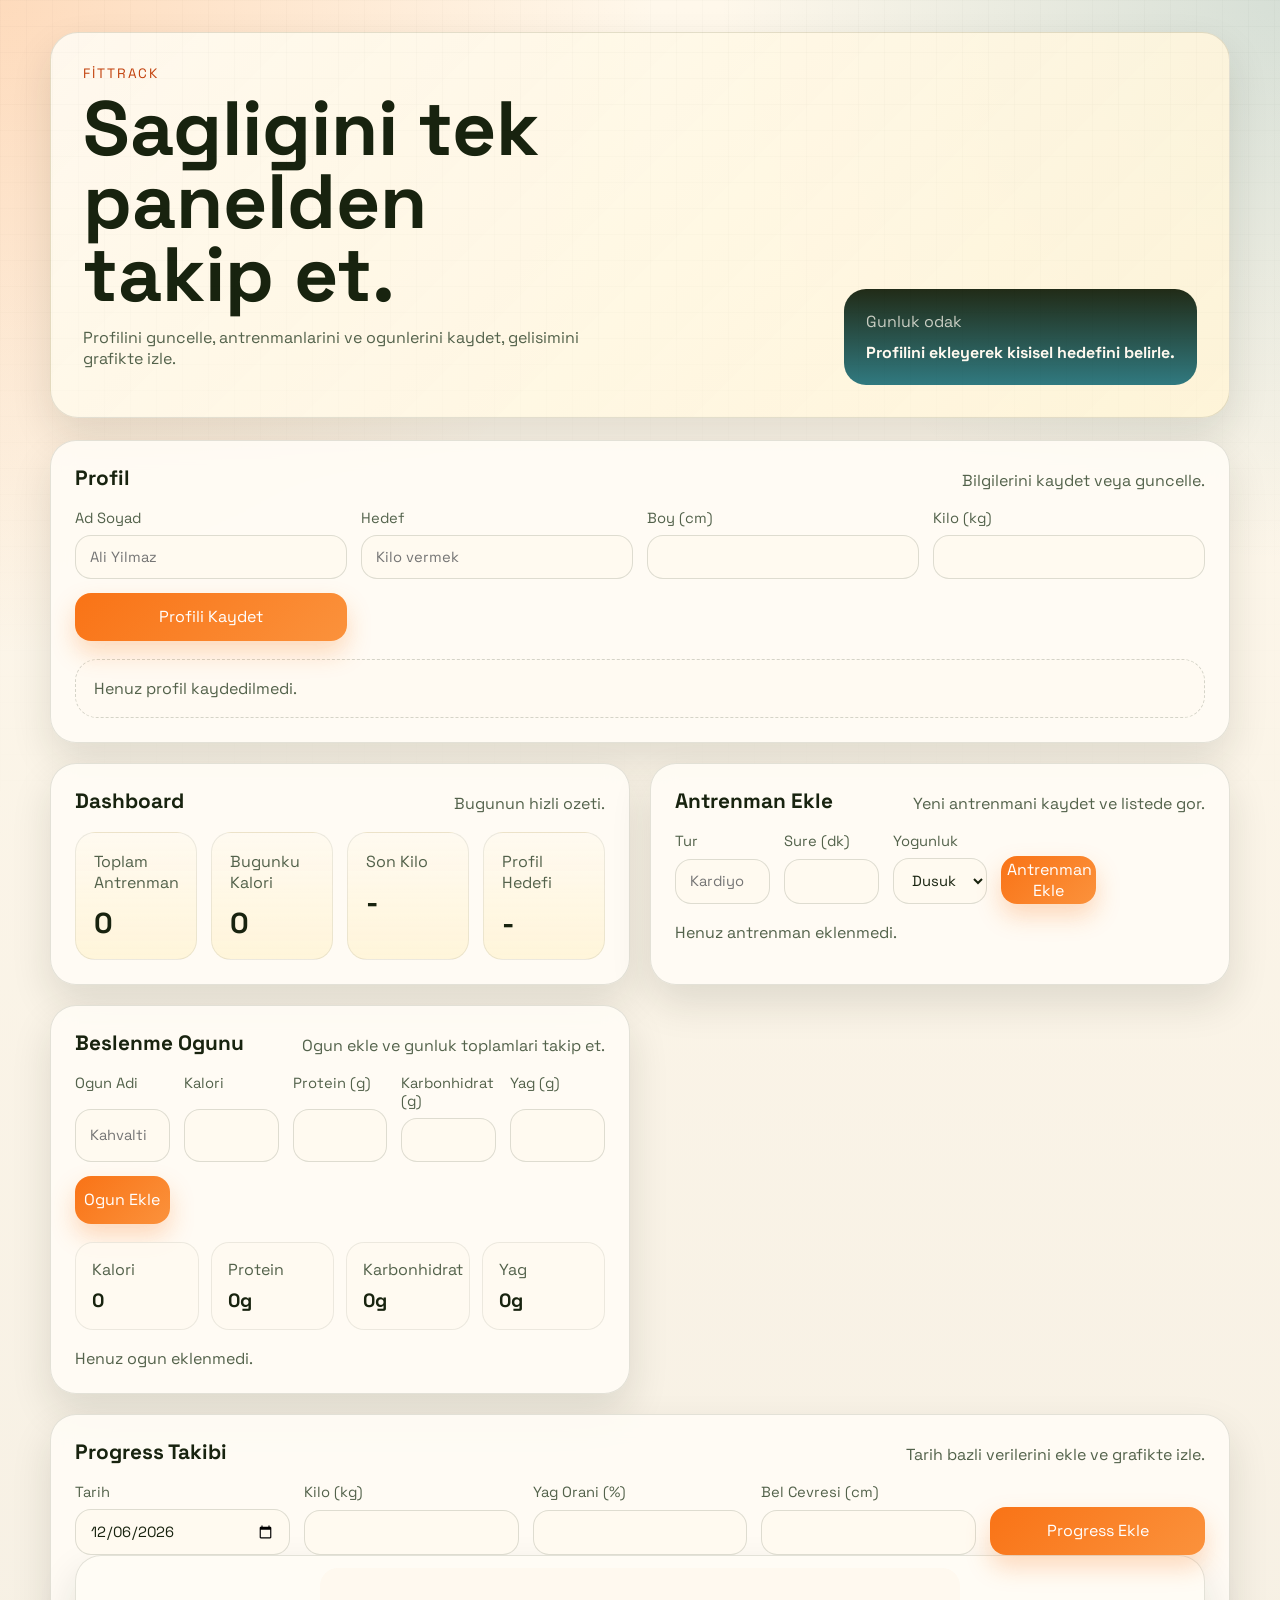
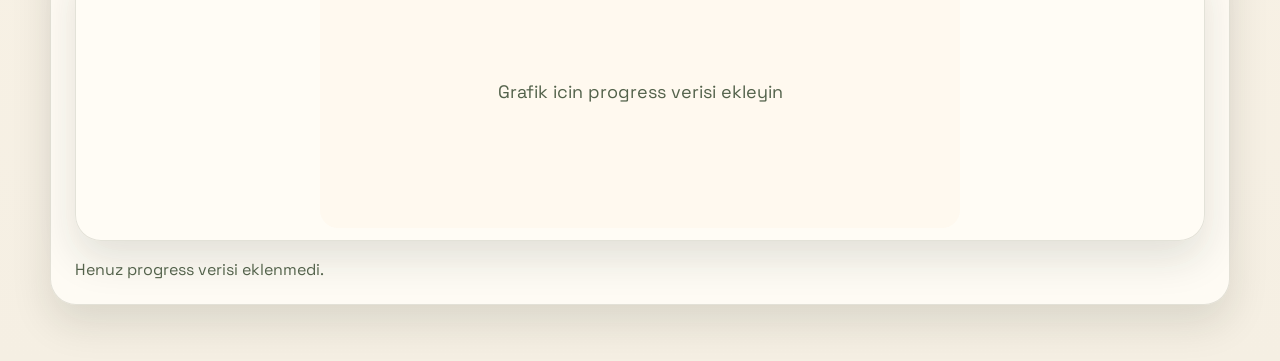
==== index.html @ c91c9cda "first commit" ====
<!DOCTYPE html>
<html lang="tr">
  <head>
    <meta charset="UTF-8" />
    <meta name="viewport" content="width=device-width, initial-scale=1.0" />
    <title>fitTrack</title>
    <link rel="preconnect" href="https://fonts.googleapis.com" />
    <link rel="preconnect" href="https://fonts.gstatic.com" crossorigin />
      <link
        href="https://fonts.googleapis.com/css2?family=Space+Grotesk:wght@400;500;700&display=swap"
        rel="stylesheet"
      />
    <link rel="stylesheet" href="./styles.css" />
  </head>
  <body>
    <div class="page-shell">
      <header class="hero">
        <div>
          <p class="eyebrow">fitTrack</p>
          <h1>Sagligini tek panelden takip et.</h1>
          <p class="hero-copy">
            Profilini guncelle, antrenmanlarini ve ogunlerini kaydet, gelisimini
            grafikte izle.
          </p>
        </div>
        <div class="hero-badge">
          <span>Gunluk odak</span>
          <strong id="focusMessage">Bugun verilerini ekleyerek basla.</strong>
        </div>
      </header>

      <main class="layout">
        <section class="panel panel-profile">
          <div class="section-heading">
            <h2>Profil</h2>
            <p>Bilgilerini kaydet veya guncelle.</p>
          </div>

          <form id="profileForm" class="form-grid">
            <label>
              Ad Soyad
              <input type="text" name="name" placeholder="Ali Yilmaz" required />
            </label>
            <label>
              Hedef
              <input type="text" name="goal" placeholder="Kilo vermek" required />
            </label>
            <label>
              Boy (cm)
              <input type="number" name="height" min="100" max="250" required />
            </label>
            <label>
              Kilo (kg)
              <input type="number" name="weight" min="30" max="300" step="0.1" required />
            </label>
            <button type="submit" class="primary-button">Profili Kaydet</button>
          </form>

          <div id="profileCard" class="profile-card empty-state">
            Henuz profil kaydedilmedi.
          </div>
        </section>

        <section class="panel">
          <div class="section-heading">
            <h2>Dashboard</h2>
            <p>Bugunun hizli ozeti.</p>
          </div>

          <div class="stats-grid">
            <article class="stat-card">
              <span>Toplam Antrenman</span>
              <strong id="workoutCount">0</strong>
            </article>
            <article class="stat-card">
              <span>Bugunku Kalori</span>
              <strong id="todayCalories">0</strong>
            </article>
            <article class="stat-card">
              <span>Son Kilo</span>
              <strong id="latestWeight">-</strong>
            </article>
            <article class="stat-card">
              <span>Profil Hedefi</span>
              <strong id="goalSummary">-</strong>
            </article>
          </div>
        </section>

        <section class="panel">
          <div class="section-heading">
            <h2>Antrenman Ekle</h2>
            <p>Yeni antrenmani kaydet ve listede gor.</p>
          </div>

          <form id="workoutForm" class="form-grid compact-grid">
            <label>
              Tur
              <input type="text" name="type" placeholder="Kardiyo" required />
            </label>
            <label>
              Sure (dk)
              <input type="number" name="duration" min="1" required />
            </label>
            <label>
              Yogunluk
              <select name="intensity" required>
                <option value="Dusuk">Dusuk</option>
                <option value="Orta">Orta</option>
                <option value="Yuksek">Yuksek</option>
              </select>
            </label>
            <button type="submit" class="primary-button">Antrenman Ekle</button>
          </form>

          <div id="workoutList" class="stack-list empty-state">
            Henuz antrenman eklenmedi.
          </div>
        </section>

        <section class="panel">
          <div class="section-heading">
            <h2>Beslenme Ogunu</h2>
            <p>Ogun ekle ve gunluk toplamlari takip et.</p>
          </div>

          <form id="mealForm" class="form-grid compact-grid">
            <label>
              Ogun Adi
              <input type="text" name="name" placeholder="Kahvalti" required />
            </label>
            <label>
              Kalori
              <input type="number" name="calories" min="0" required />
            </label>
            <label>
              Protein (g)
              <input type="number" name="protein" min="0" required />
            </label>
            <label>
              Karbonhidrat (g)
              <input type="number" name="carbs" min="0" required />
            </label>
            <label>
              Yag (g)
              <input type="number" name="fat" min="0" required />
            </label>
            <button type="submit" class="primary-button">Ogun Ekle</button>
          </form>

          <div class="summary-strip">
            <div><span>Kalori</span><strong id="summaryCalories">0</strong></div>
            <div><span>Protein</span><strong id="summaryProtein">0g</strong></div>
            <div><span>Karbonhidrat</span><strong id="summaryCarbs">0g</strong></div>
            <div><span>Yag</span><strong id="summaryFat">0g</strong></div>
          </div>

          <div id="mealList" class="stack-list empty-state">
            Henuz ogun eklenmedi.
          </div>
        </section>

        <section class="panel panel-wide">
          <div class="section-heading">
            <h2>Progress Takibi</h2>
            <p>Tarih bazli verilerini ekle ve grafikte izle.</p>
          </div>

          <form id="progressForm" class="form-grid compact-grid">
            <label>
              Tarih
              <input type="date" name="date" required />
            </label>
            <label>
              Kilo (kg)
              <input type="number" name="weight" min="30" max="300" step="0.1" required />
            </label>
            <label>
              Yag Orani (%)
              <input type="number" name="bodyFat" min="1" max="70" step="0.1" required />
            </label>
            <label>
              Bel Cevresi (cm)
              <input type="number" name="waist" min="30" max="200" step="0.1" required />
            </label>
            <button type="submit" class="primary-button">Progress Ekle</button>
          </form>

          <div class="chart-card">
            <svg id="progressChart" viewBox="0 0 640 260" role="img" aria-label="Kilo progress grafigi"></svg>
          </div>

          <div id="progressList" class="stack-list empty-state">
            Henuz progress verisi eklenmedi.
          </div>
        </section>
      </main>
    </div>

    <script src="./script.js"></script>
  </body>
</html>
---- styles.css ----
:root {
  --bg: #f5efe3;
  --panel: rgba(255, 252, 245, 0.9);
  --panel-strong: #fffaf0;
  --text: #18230f;
  --muted: #53624b;
  --accent: #f97316;
  --accent-deep: #c2410c;
  --secondary: #1f6f78;
  --line: rgba(24, 35, 15, 0.12);
  --shadow: 0 18px 40px rgba(24, 35, 15, 0.12);
}

* {
  box-sizing: border-box;
}

body {
  margin: 0;
  min-height: 100vh;
  font-family: "Space Grotesk", sans-serif;
  color: var(--text);
  background:
    radial-gradient(circle at top left, rgba(249, 115, 22, 0.22), transparent 28%),
    radial-gradient(circle at top right, rgba(31, 111, 120, 0.18), transparent 24%),
    linear-gradient(180deg, #fff8eb 0%, var(--bg) 100%);
}

body::before {
  content: "";
  position: fixed;
  inset: 0;
  pointer-events: none;
  background-image: linear-gradient(rgba(24, 35, 15, 0.03) 1px, transparent 1px),
    linear-gradient(90deg, rgba(24, 35, 15, 0.03) 1px, transparent 1px);
  background-size: 26px 26px;
  mask-image: linear-gradient(180deg, rgba(0, 0, 0, 0.5), transparent);
}

.page-shell {
  width: min(1180px, calc(100% - 32px));
  margin: 0 auto;
  padding: 32px 0 56px;
}

.hero {
  display: flex;
  justify-content: space-between;
  gap: 24px;
  padding: 32px;
  border: 1px solid var(--line);
  border-radius: 28px;
  background: linear-gradient(135deg, rgba(255, 250, 240, 0.94), rgba(255, 244, 214, 0.88));
  box-shadow: var(--shadow);
}

.eyebrow {
  margin: 0 0 10px;
  font-size: 0.85rem;
  letter-spacing: 0.14em;
  text-transform: uppercase;
  color: var(--accent-deep);
}

.hero h1 {
  margin: 0;
  max-width: 10ch;
  font-size: clamp(2.4rem, 6vw, 4.8rem);
  line-height: 0.95;
}

.hero-copy {
  max-width: 54ch;
  color: var(--muted);
  font-size: 1rem;
}

.hero-badge {
  min-width: 260px;
  align-self: flex-end;
  display: grid;
  gap: 10px;
  padding: 22px;
  border-radius: 22px;
  background: linear-gradient(180deg, rgba(24, 35, 15, 0.96), rgba(31, 111, 120, 0.92));
  color: #fff9ef;
}

.hero-badge span,
.section-heading p,
label,
.stat-card span,
.summary-strip span,
.progress-meta,
.item-meta {
  color: var(--muted);
}

.hero-badge span {
  color: rgba(255, 249, 239, 0.75);
}

.layout {
  display: grid;
  grid-template-columns: repeat(2, minmax(0, 1fr));
  gap: 20px;
  margin-top: 22px;
}

.panel,
.chart-card {
  border: 1px solid var(--line);
  border-radius: 26px;
  background: var(--panel);
  box-shadow: var(--shadow);
}

.panel {
  padding: 24px;
  backdrop-filter: blur(12px);
}

.panel-wide,
.panel-profile {
  grid-column: span 2;
}

.section-heading {
  display: flex;
  justify-content: space-between;
  gap: 12px;
  align-items: end;
  margin-bottom: 18px;
}

.section-heading h2 {
  margin: 0;
  font-size: 1.3rem;
}

.section-heading p {
  margin: 0;
}

.form-grid {
  display: grid;
  grid-template-columns: repeat(4, minmax(0, 1fr));
  gap: 14px;
}

.compact-grid {
  grid-template-columns: repeat(5, minmax(0, 1fr));
}

label {
  display: grid;
  gap: 8px;
  font-size: 0.92rem;
}

input,
select,
button {
  font: inherit;
}

input,
select {
  width: 100%;
  padding: 12px 14px;
  border: 1px solid rgba(24, 35, 15, 0.14);
  border-radius: 16px;
  background: var(--panel-strong);
  color: var(--text);
}

input:focus,
select:focus {
  outline: 2px solid rgba(249, 115, 22, 0.3);
  border-color: var(--accent);
}

.primary-button {
  align-self: end;
  min-height: 48px;
  border: 0;
  border-radius: 16px;
  background: linear-gradient(135deg, var(--accent), #fb923c);
  color: white;
  cursor: pointer;
  transition: transform 160ms ease, box-shadow 160ms ease;
  box-shadow: 0 12px 24px rgba(249, 115, 22, 0.26);
}

.primary-button:hover {
  transform: translateY(-1px);
}

.profile-card,
.stack-list,
.summary-strip,
.stats-grid {
  margin-top: 18px;
}

.profile-card {
  padding: 18px;
  border: 1px dashed rgba(24, 35, 15, 0.18);
  border-radius: 22px;
  background: rgba(255, 250, 240, 0.72);
}

.profile-card strong {
  display: block;
  font-size: 1.4rem;
  margin-bottom: 10px;
}

.stats-grid {
  display: grid;
  grid-template-columns: repeat(4, minmax(0, 1fr));
  gap: 14px;
}

.stat-card {
  padding: 18px;
  border-radius: 20px;
  background: linear-gradient(180deg, rgba(255, 250, 240, 0.95), rgba(255, 244, 214, 0.88));
  border: 1px solid rgba(24, 35, 15, 0.08);
}

.stat-card strong {
  display: block;
  margin-top: 12px;
  font-size: 1.8rem;
}

.summary-strip {
  display: grid;
  grid-template-columns: repeat(4, minmax(0, 1fr));
  gap: 12px;
}

.summary-strip div,
.list-item {
  padding: 16px;
  border-radius: 18px;
  background: rgba(255, 250, 240, 0.84);
  border: 1px solid rgba(24, 35, 15, 0.08);
}

.summary-strip strong {
  display: block;
  margin-top: 8px;
  font-size: 1.2rem;
}

.stack-list {
  display: grid;
  gap: 12px;
}

.list-item {
  display: flex;
  justify-content: space-between;
  gap: 16px;
  align-items: center;
}

.list-item strong {
  display: block;
  font-size: 1.05rem;
}

.item-meta,
.progress-meta {
  font-size: 0.92rem;
}

.chart-card {
  padding: 12px;
  overflow: hidden;
}

#progressChart {
  width: 100%;
  height: 260px;
  display: block;
}

.empty-state {
  color: var(--muted);
}

@media (max-width: 980px) {
  .hero,
  .section-heading,
  .list-item {
    flex-direction: column;
    align-items: flex-start;
  }

  .layout,
  .panel-profile,
  .panel-wide {
    grid-column: auto;
  }

  .layout,
  .stats-grid,
  .summary-strip,
  .form-grid,
  .compact-grid {
    grid-template-columns: 1fr;
  }

  .hero h1 {
    max-width: none;
  }

  .hero-badge {
    width: 100%;
    min-width: 0;
  }
}
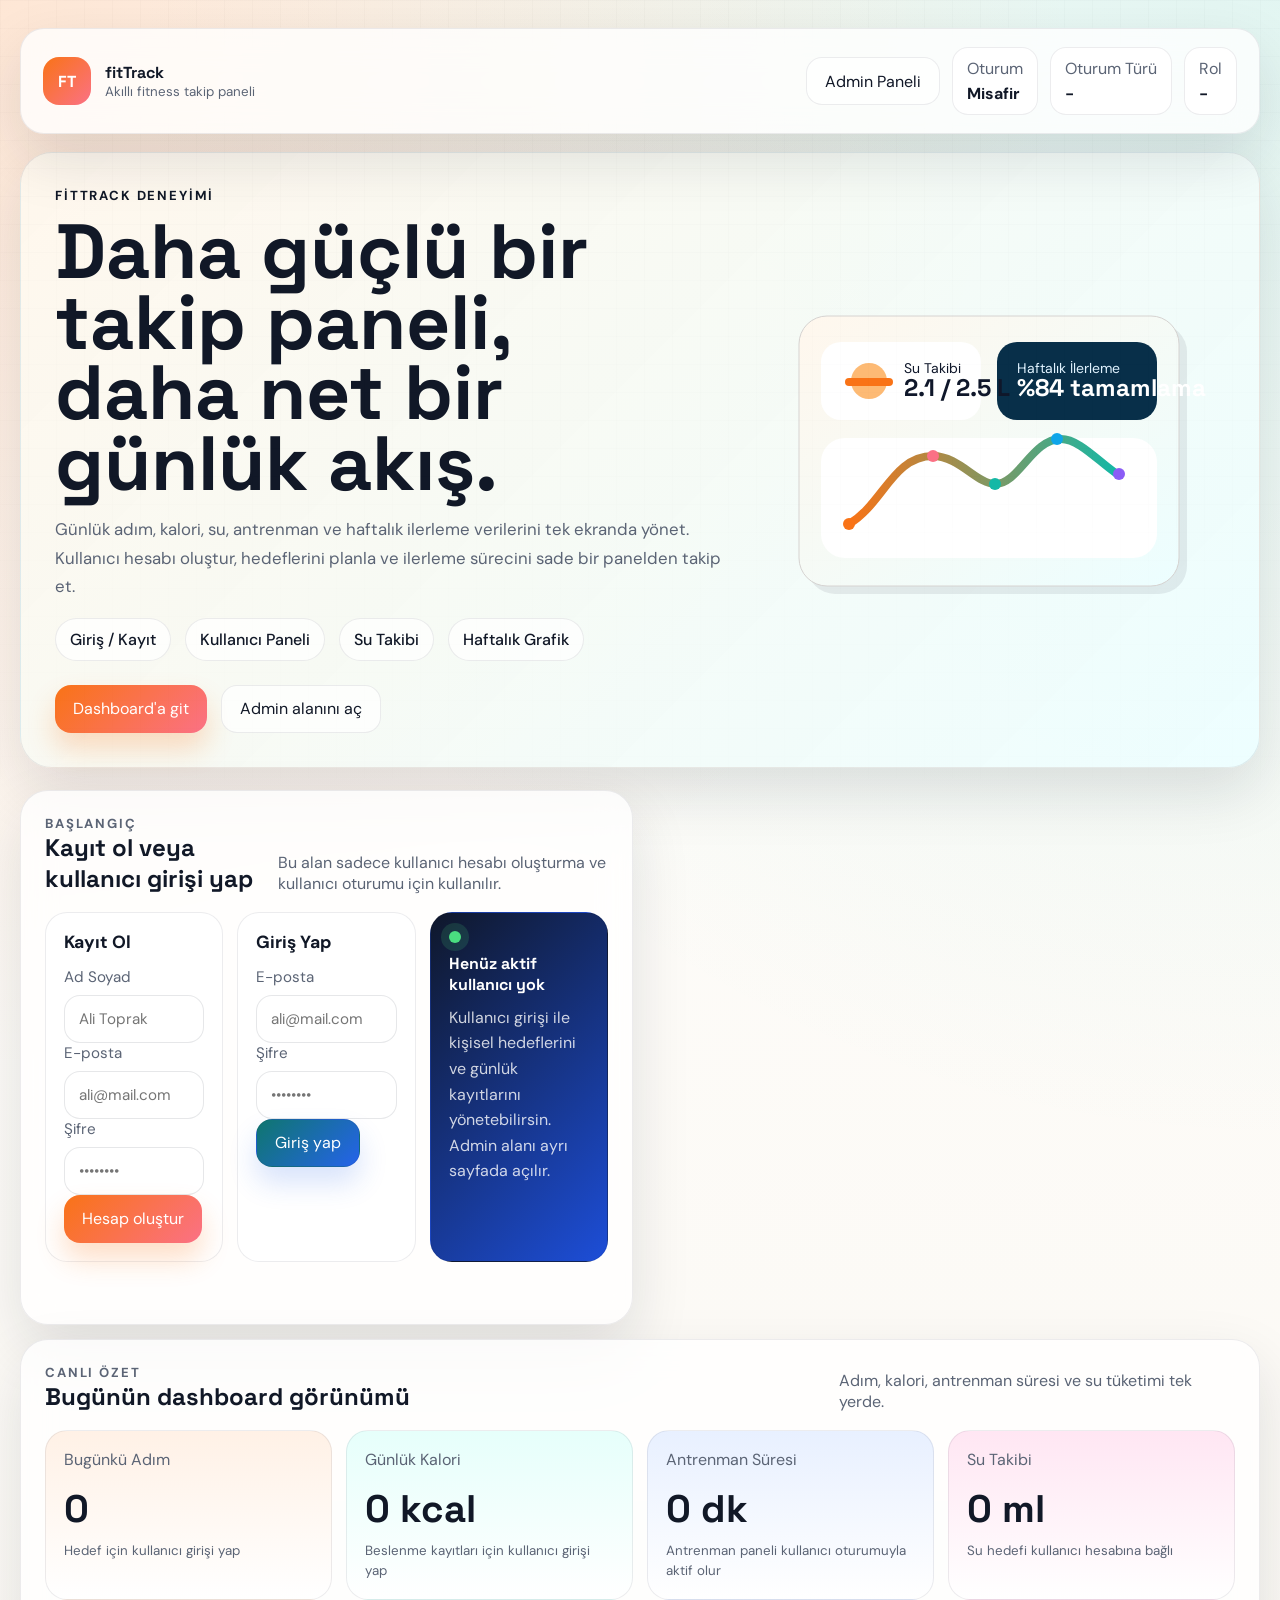
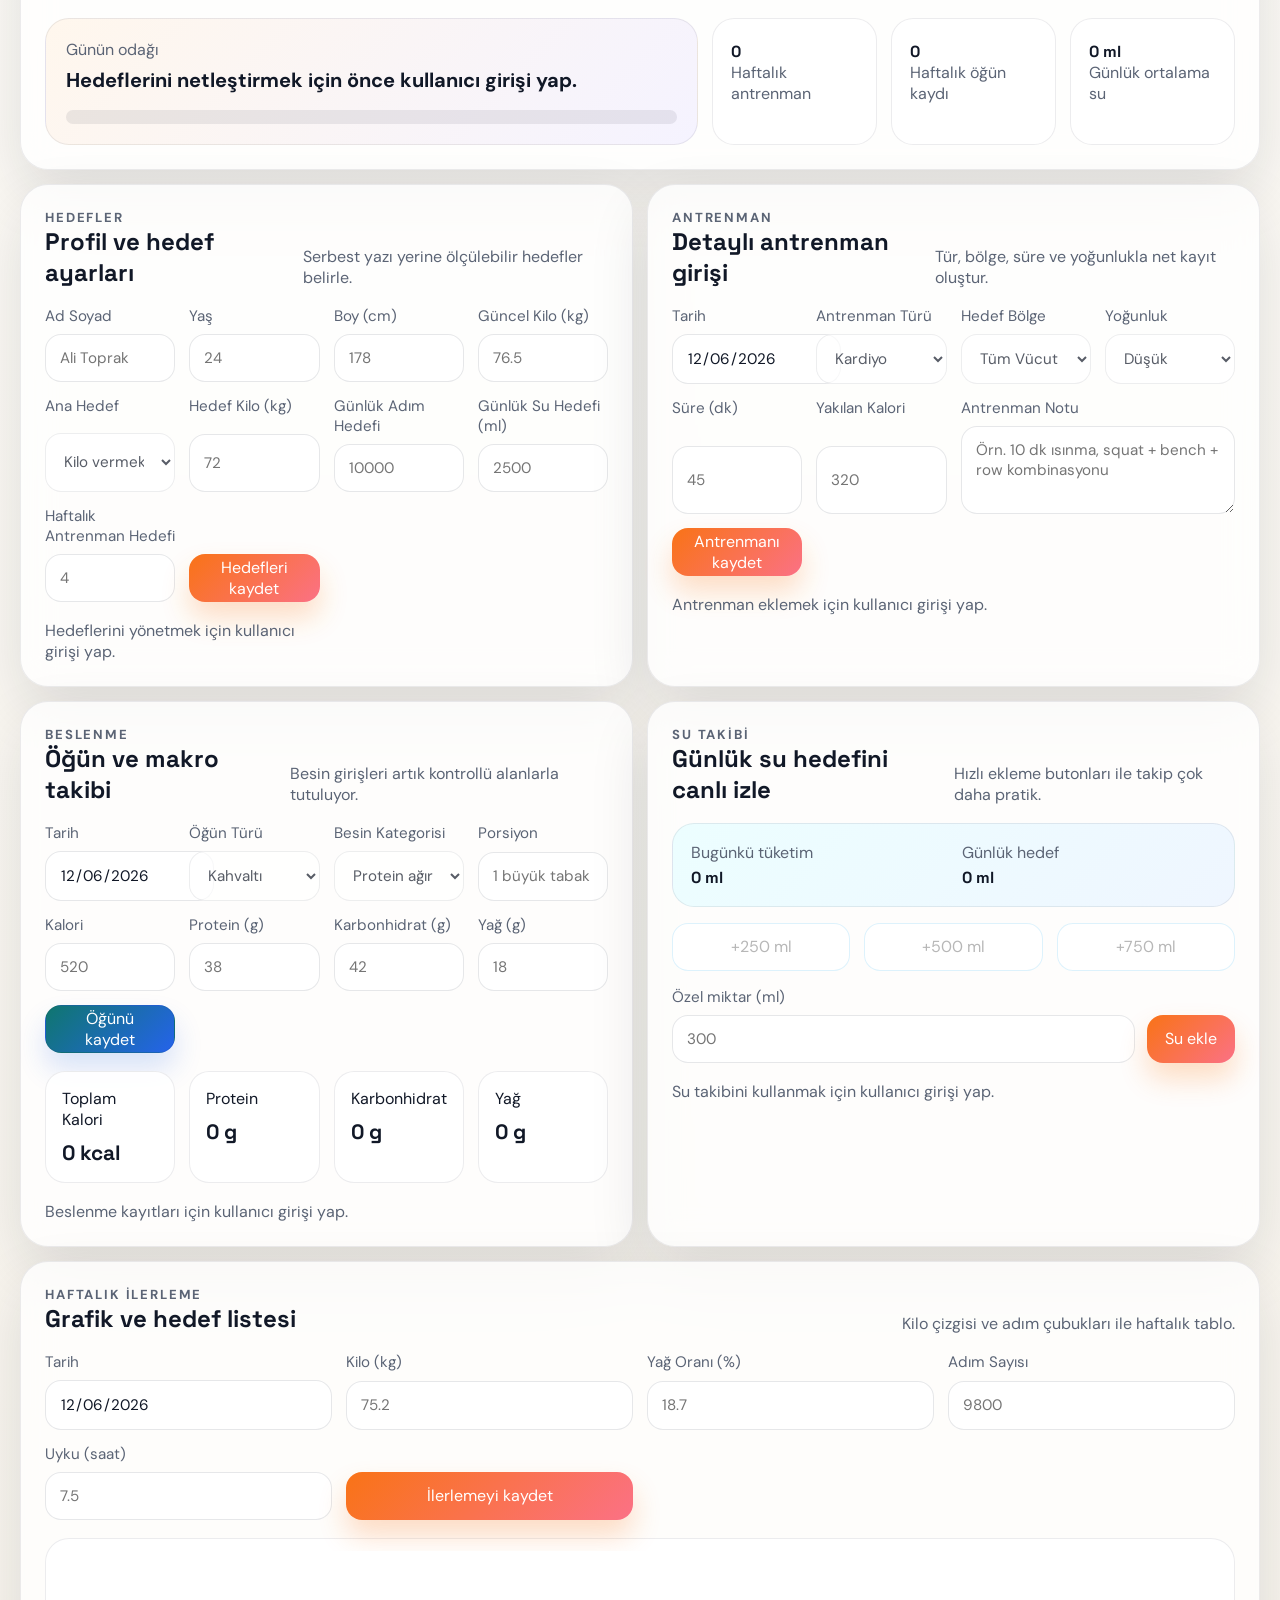
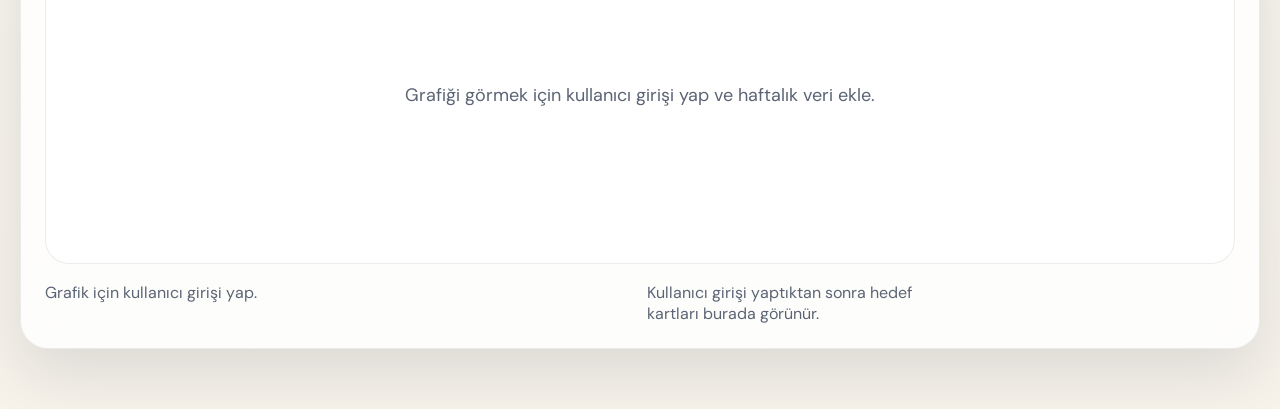
==== commit 34a4c18e: "Separate admin panel from user dashboard" ====
--- a/index.html
+++ b/index.html
@@ -3,197 +3,498 @@
   <head>
     <meta charset="UTF-8" />
     <meta name="viewport" content="width=device-width, initial-scale=1.0" />
-    <title>fitTrack</title>
+    <title>fitTrack | Akıllı Fitness Paneli</title>
     <link rel="preconnect" href="https://fonts.googleapis.com" />
     <link rel="preconnect" href="https://fonts.gstatic.com" crossorigin />
-      <link
-        href="https://fonts.googleapis.com/css2?family=Space+Grotesk:wght@400;500;700&display=swap"
-        rel="stylesheet"
-      />
+    <link
+      href="https://fonts.googleapis.com/css2?family=Space+Grotesk:wght@400;500;700&family=DM+Sans:wght@400;500;700&display=swap"
+      rel="stylesheet"
+    />
     <link rel="stylesheet" href="./styles.css" />
   </head>
   <body>
     <div class="page-shell">
-      <header class="hero">
-        <div>
-          <p class="eyebrow">fitTrack</p>
-          <h1>Sagligini tek panelden takip et.</h1>
-          <p class="hero-copy">
-            Profilini guncelle, antrenmanlarini ve ogunlerini kaydet, gelisimini
-            grafikte izle.
-          </p>
-        </div>
-        <div class="hero-badge">
-          <span>Gunluk odak</span>
-          <strong id="focusMessage">Bugun verilerini ekleyerek basla.</strong>
+      <header class="topbar">
+        <a class="brand" href="#anasayfa">
+          <span class="brand-mark">FT</span>
+          <span>
+            <strong>fitTrack</strong>
+            <small>Akıllı fitness takip paneli</small>
+          </span>
+        </a>
+
+        <div class="topbar-meta">
+          <a class="secondary-button topbar-link" href="./admin.html">Admin Paneli</a>
+          <div class="topbar-chip">
+            <span>Oturum</span>
+            <strong id="sessionStatus">Misafir</strong>
+          </div>
+          <div class="topbar-chip">
+            <span>Oturum Türü</span>
+            <strong id="sessionType">-</strong>
+          </div>
+          <div class="topbar-chip">
+            <span>Rol</span>
+            <strong id="sessionRole">-</strong>
+          </div>
+          <button id="logoutButton" class="ghost-button" type="button">Çıkış yap</button>
         </div>
       </header>
 
+      <section class="hero" id="anasayfa">
+        <div class="hero-copy">
+          <p class="eyebrow">fitTrack deneyimi</p>
+          <h1>Daha güçlü bir takip paneli, daha net bir günlük akış.</h1>
+          <p class="hero-text">
+            Günlük adım, kalori, su, antrenman ve haftalık ilerleme verilerini tek
+            ekranda yönet. Kullanıcı hesabı oluştur, hedeflerini planla ve ilerleme
+            sürecini sade bir panelden takip et.
+          </p>
+
+          <div class="hero-pills">
+            <span>Giriş / Kayıt</span>
+            <span>Kullanıcı Paneli</span>
+            <span>Su Takibi</span>
+            <span>Haftalık Grafik</span>
+          </div>
+
+          <div class="hero-actions">
+            <a class="primary-button" href="#dashboard">Dashboard'a git</a>
+            <a class="secondary-button" href="./admin.html">Admin alanını aç</a>
+          </div>
+        </div>
+
+        <div class="hero-visual">
+          <svg viewBox="0 0 420 320" aria-label="fitTrack gösterge görseli" role="img">
+            <defs>
+              <linearGradient id="heroCard" x1="0%" y1="0%" x2="100%" y2="100%">
+                <stop offset="0%" stop-color="#fff7ed" />
+                <stop offset="100%" stop-color="#ecfeff" />
+              </linearGradient>
+              <linearGradient id="heroLine" x1="0%" y1="0%" x2="100%" y2="0%">
+                <stop offset="0%" stop-color="#f97316" />
+                <stop offset="100%" stop-color="#14b8a6" />
+              </linearGradient>
+            </defs>
+            <rect x="20" y="24" width="380" height="270" rx="28" fill="#0f172a" opacity="0.08" />
+            <rect x="12" y="16" width="380" height="270" rx="28" fill="url(#heroCard)" stroke="#d6d3d1" />
+            <rect x="34" y="42" width="160" height="78" rx="20" fill="#ffffff" />
+            <rect x="210" y="42" width="160" height="78" rx="20" fill="#082f49" />
+            <rect x="34" y="138" width="336" height="120" rx="24" fill="#ffffff" />
+            <circle cx="82" cy="81" r="18" fill="#fdba74" />
+            <path d="M62 82h40" stroke="#f97316" stroke-width="8" stroke-linecap="round" />
+            <text x="117" y="73" fill="#0f172a" font-size="14" font-family="DM Sans">Su Takibi</text>
+            <text x="117" y="96" fill="#0f172a" font-size="24" font-weight="700" font-family="Space Grotesk">2.1 / 2.5 L</text>
+            <text x="230" y="73" fill="#e0f2fe" font-size="14" font-family="DM Sans">Haftalık İlerleme</text>
+            <text x="230" y="96" fill="#ffffff" font-size="24" font-weight="700" font-family="Space Grotesk">%84 tamamlama</text>
+            <path
+              d="M62 224c34-20 44-68 84-68 26 0 44 28 62 28 24 0 37-45 66-45 18 0 37 22 56 35"
+              fill="none"
+              stroke="url(#heroLine)"
+              stroke-width="8"
+              stroke-linecap="round"
+              stroke-linejoin="round"
+            />
+            <circle cx="62" cy="224" r="6" fill="#f97316" />
+            <circle cx="146" cy="156" r="6" fill="#fb7185" />
+            <circle cx="208" cy="184" r="6" fill="#14b8a6" />
+            <circle cx="270" cy="139" r="6" fill="#0ea5e9" />
+            <circle cx="332" cy="174" r="6" fill="#8b5cf6" />
+          </svg>
+        </div>
+      </section>
+
       <main class="layout">
-        <section class="panel panel-profile">
-          <div class="section-heading">
-            <h2>Profil</h2>
-            <p>Bilgilerini kaydet veya guncelle.</p>
+        <section class="panel panel-auth" id="authPanel">
+          <div class="section-heading">
+            <div>
+              <p class="section-kicker">Başlangıç</p>
+              <h2>Kayıt ol veya kullanıcı girişi yap</h2>
+            </div>
+            <p>Bu alan sadece kullanıcı hesabı oluşturma ve kullanıcı oturumu için kullanılır.</p>
+          </div>
+
+          <div class="auth-layout">
+            <form id="registerForm" class="card-form">
+              <h3>Kayıt Ol</h3>
+              <label>
+                Ad Soyad
+                <input type="text" name="fullName" placeholder="Ali Toprak" required />
+              </label>
+              <label>
+                E-posta
+                <input type="email" name="email" placeholder="ali@mail.com" required />
+              </label>
+              <label>
+                Şifre
+                <input type="password" name="password" placeholder="••••••••" required />
+              </label>
+              <button class="primary-button" type="submit">Hesap oluştur</button>
+            </form>
+
+            <form id="loginForm" class="card-form">
+              <h3>Giriş Yap</h3>
+              <label>
+                E-posta
+                <input type="email" name="email" placeholder="ali@mail.com" required />
+              </label>
+              <label>
+                Şifre
+                <input type="password" name="password" placeholder="••••••••" required />
+              </label>
+              <button class="secondary-button button-solid" type="submit">Giriş yap</button>
+            </form>
+
+            <article class="session-card" id="currentProfileCard">
+              <span class="status-dot"></span>
+              <strong>Henüz aktif kullanıcı yok</strong>
+              <p>
+                Kullanıcı girişi ile kişisel hedeflerini ve günlük kayıtlarını
+                yönetebilirsin. Admin alanı artık ayrı sayfada açılır.
+              </p>
+            </article>
+          </div>
+
+          <div id="messageBar" class="message-bar" aria-live="polite"></div>
+        </section>
+
+        <section class="panel panel-wide" id="dashboard">
+          <div class="section-heading">
+            <div>
+              <p class="section-kicker">Canlı Özet</p>
+              <h2>Bugünün dashboard görünümü</h2>
+            </div>
+            <p>Adım, kalori, antrenman süresi ve su tüketimi tek yerde.</p>
+          </div>
+
+          <div class="stats-grid">
+            <article class="stat-card accent-orange">
+              <span>Bugünkü Adım</span>
+              <strong id="dashboardSteps">0</strong>
+              <small id="stepsMeta">Hedef için giriş yap</small>
+            </article>
+            <article class="stat-card accent-teal">
+              <span>Günlük Kalori</span>
+              <strong id="dashboardCalories">0 kcal</strong>
+              <small id="caloriesMeta">Beslenme kayıtları bekleniyor</small>
+            </article>
+            <article class="stat-card accent-blue">
+              <span>Antrenman Süresi</span>
+              <strong id="dashboardWorkoutMinutes">0 dk</strong>
+              <small id="workoutMeta">Bugün kayıt yok</small>
+            </article>
+            <article class="stat-card accent-pink">
+              <span>Su Takibi</span>
+              <strong id="dashboardWater">0 ml</strong>
+              <small id="waterMeta">Hedefe uzaklık hesaplanmadı</small>
+            </article>
+          </div>
+
+          <div class="dashboard-lower">
+            <div class="focus-panel">
+              <div>
+                <span>Günün odağı</span>
+                <strong id="focusMessage">Hedeflerini netleştirmek için önce giriş yap.</strong>
+              </div>
+              <div class="mini-progress">
+                <div class="mini-progress-bar" id="waterProgressBar"></div>
+              </div>
+            </div>
+
+            <div class="feature-strip">
+              <article>
+                <strong id="weeklyWorkoutCount">0</strong>
+                <span>Haftalık antrenman</span>
+              </article>
+              <article>
+                <strong id="weeklyMealCount">0</strong>
+                <span>Haftalık öğün kaydı</span>
+              </article>
+              <article>
+                <strong id="weeklyWaterAverage">0 ml</strong>
+                <span>Günlük ortalama su</span>
+              </article>
+            </div>
+          </div>
+        </section>
+
+        <section class="panel" id="goals">
+          <div class="section-heading">
+            <div>
+              <p class="section-kicker">Hedefler</p>
+              <h2>Profil ve hedef ayarları</h2>
+            </div>
+            <p>Serbest yazı yerine ölçülebilir hedefler belirle.</p>
           </div>
 
           <form id="profileForm" class="form-grid">
             <label>
               Ad Soyad
-              <input type="text" name="name" placeholder="Ali Yilmaz" required />
-            </label>
-            <label>
-              Hedef
-              <input type="text" name="goal" placeholder="Kilo vermek" required />
+              <input type="text" name="fullName" placeholder="Ali Toprak" required />
+            </label>
+            <label>
+              Yaş
+              <input type="number" name="age" min="10" max="90" placeholder="24" required />
             </label>
             <label>
               Boy (cm)
-              <input type="number" name="height" min="100" max="250" required />
-            </label>
-            <label>
-              Kilo (kg)
-              <input type="number" name="weight" min="30" max="300" step="0.1" required />
-            </label>
-            <button type="submit" class="primary-button">Profili Kaydet</button>
+              <input type="number" name="height" min="100" max="240" placeholder="178" required />
+            </label>
+            <label>
+              Güncel Kilo (kg)
+              <input type="number" name="currentWeight" min="30" max="300" step="0.1" placeholder="76.5" required />
+            </label>
+            <label>
+              Ana Hedef
+              <select name="goalType" required>
+                <option value="Kilo vermek">Kilo vermek</option>
+                <option value="Kas kazanmak">Kas kazanmak</option>
+                <option value="Formu korumak">Formu korumak</option>
+                <option value="Dayanıklılığı artırmak">Dayanıklılığı artırmak</option>
+              </select>
+            </label>
+            <label>
+              Hedef Kilo (kg)
+              <input type="number" name="targetWeight" min="30" max="300" step="0.1" placeholder="72" required />
+            </label>
+            <label>
+              Günlük Adım Hedefi
+              <input type="number" name="dailyStepGoal" min="1000" step="500" placeholder="10000" required />
+            </label>
+            <label>
+              Günlük Su Hedefi (ml)
+              <input type="number" name="dailyWaterGoal" min="500" step="250" placeholder="2500" required />
+            </label>
+            <label>
+              Haftalık Antrenman Hedefi
+              <input type="number" name="weeklyWorkoutGoal" min="1" max="14" placeholder="4" required />
+            </label>
+            <button class="primary-button" type="submit">Hedefleri kaydet</button>
           </form>
 
-          <div id="profileCard" class="profile-card empty-state">
-            Henuz profil kaydedilmedi.
-          </div>
+          <div id="goalList" class="goal-grid empty-state">Henüz hedef tanımlanmadı.</div>
         </section>
 
         <section class="panel">
           <div class="section-heading">
-            <h2>Dashboard</h2>
-            <p>Bugunun hizli ozeti.</p>
-          </div>
-
-          <div class="stats-grid">
-            <article class="stat-card">
-              <span>Toplam Antrenman</span>
-              <strong id="workoutCount">0</strong>
-            </article>
-            <article class="stat-card">
-              <span>Bugunku Kalori</span>
-              <strong id="todayCalories">0</strong>
-            </article>
-            <article class="stat-card">
-              <span>Son Kilo</span>
-              <strong id="latestWeight">-</strong>
-            </article>
-            <article class="stat-card">
-              <span>Profil Hedefi</span>
-              <strong id="goalSummary">-</strong>
-            </article>
-          </div>
-        </section>
-
-        <section class="panel">
-          <div class="section-heading">
-            <h2>Antrenman Ekle</h2>
-            <p>Yeni antrenmani kaydet ve listede gor.</p>
-          </div>
-
-          <form id="workoutForm" class="form-grid compact-grid">
-            <label>
-              Tur
-              <input type="text" name="type" placeholder="Kardiyo" required />
-            </label>
-            <label>
-              Sure (dk)
-              <input type="number" name="duration" min="1" required />
-            </label>
-            <label>
-              Yogunluk
-              <select name="intensity" required>
-                <option value="Dusuk">Dusuk</option>
-                <option value="Orta">Orta</option>
-                <option value="Yuksek">Yuksek</option>
-              </select>
-            </label>
-            <button type="submit" class="primary-button">Antrenman Ekle</button>
-          </form>
-
-          <div id="workoutList" class="stack-list empty-state">
-            Henuz antrenman eklenmedi.
-          </div>
-        </section>
-
-        <section class="panel">
-          <div class="section-heading">
-            <h2>Beslenme Ogunu</h2>
-            <p>Ogun ekle ve gunluk toplamlari takip et.</p>
-          </div>
-
-          <form id="mealForm" class="form-grid compact-grid">
-            <label>
-              Ogun Adi
-              <input type="text" name="name" placeholder="Kahvalti" required />
-            </label>
-            <label>
-              Kalori
-              <input type="number" name="calories" min="0" required />
-            </label>
-            <label>
-              Protein (g)
-              <input type="number" name="protein" min="0" required />
-            </label>
-            <label>
-              Karbonhidrat (g)
-              <input type="number" name="carbs" min="0" required />
-            </label>
-            <label>
-              Yag (g)
-              <input type="number" name="fat" min="0" required />
-            </label>
-            <button type="submit" class="primary-button">Ogun Ekle</button>
-          </form>
-
-          <div class="summary-strip">
-            <div><span>Kalori</span><strong id="summaryCalories">0</strong></div>
-            <div><span>Protein</span><strong id="summaryProtein">0g</strong></div>
-            <div><span>Karbonhidrat</span><strong id="summaryCarbs">0g</strong></div>
-            <div><span>Yag</span><strong id="summaryFat">0g</strong></div>
-          </div>
-
-          <div id="mealList" class="stack-list empty-state">
-            Henuz ogun eklenmedi.
-          </div>
-        </section>
-
-        <section class="panel panel-wide">
-          <div class="section-heading">
-            <h2>Progress Takibi</h2>
-            <p>Tarih bazli verilerini ekle ve grafikte izle.</p>
-          </div>
-
-          <form id="progressForm" class="form-grid compact-grid">
+            <div>
+              <p class="section-kicker">Antrenman</p>
+              <h2>Detaylı antrenman girişi</h2>
+            </div>
+            <p>Tür, bölge, süre ve yoğunlukla net kayıt oluştur.</p>
+          </div>
+
+          <form id="workoutForm" class="form-grid">
             <label>
               Tarih
               <input type="date" name="date" required />
             </label>
             <label>
+              Antrenman Türü
+              <select name="type" required>
+                <option value="Kardiyo">Kardiyo</option>
+                <option value="Ağırlık">Ağırlık</option>
+                <option value="HIIT">HIIT</option>
+                <option value="Koşu">Koşu</option>
+                <option value="Bisiklet">Bisiklet</option>
+                <option value="Mobilite">Mobilite</option>
+              </select>
+            </label>
+            <label>
+              Hedef Bölge
+              <select name="focus" required>
+                <option value="Tüm Vücut">Tüm Vücut</option>
+                <option value="Üst Vücut">Üst Vücut</option>
+                <option value="Alt Vücut">Alt Vücut</option>
+                <option value="Core">Core</option>
+                <option value="Kondisyon">Kondisyon</option>
+              </select>
+            </label>
+            <label>
+              Yoğunluk
+              <select name="intensity" required>
+                <option value="Düşük">Düşük</option>
+                <option value="Orta">Orta</option>
+                <option value="Yüksek">Yüksek</option>
+              </select>
+            </label>
+            <label>
+              Süre (dk)
+              <input type="number" name="duration" min="5" step="5" placeholder="45" required />
+            </label>
+            <label>
+              Yakılan Kalori
+              <input type="number" name="caloriesBurned" min="0" step="10" placeholder="320" required />
+            </label>
+            <label class="field-wide">
+              Antrenman Notu
+              <textarea name="notes" rows="3" placeholder="Örn. 10 dk ısınma, squat + bench + row kombinasyonu"></textarea>
+            </label>
+            <button class="primary-button" type="submit">Antrenmanı kaydet</button>
+          </form>
+
+          <div id="workoutList" class="stack-list empty-state">Henüz antrenman eklenmedi.</div>
+        </section>
+
+        <section class="panel">
+          <div class="section-heading">
+            <div>
+              <p class="section-kicker">Beslenme</p>
+              <h2>Öğün ve makro takibi</h2>
+            </div>
+            <p>Besin girişleri artık kontrollü alanlarla tutuluyor.</p>
+          </div>
+
+          <form id="mealForm" class="form-grid">
+            <label>
+              Tarih
+              <input type="date" name="date" required />
+            </label>
+            <label>
+              Öğün Türü
+              <select name="mealType" required>
+                <option value="Kahvaltı">Kahvaltı</option>
+                <option value="Öğle Yemeği">Öğle Yemeği</option>
+                <option value="Akşam Yemeği">Akşam Yemeği</option>
+                <option value="Ara Öğün">Ara Öğün</option>
+              </select>
+            </label>
+            <label>
+              Besin Kategorisi
+              <select name="foodGroup" required>
+                <option value="Protein ağırlıklı">Protein ağırlıklı</option>
+                <option value="Karbonhidrat dengeli">Karbonhidrat dengeli</option>
+                <option value="Sebze / salata">Sebze / salata</option>
+                <option value="Smoothie / içecek">Smoothie / içecek</option>
+              </select>
+            </label>
+            <label>
+              Porsiyon
+              <input type="text" name="portion" placeholder="1 büyük tabak" required />
+            </label>
+            <label>
+              Kalori
+              <input type="number" name="calories" min="0" placeholder="520" required />
+            </label>
+            <label>
+              Protein (g)
+              <input type="number" name="protein" min="0" placeholder="38" required />
+            </label>
+            <label>
+              Karbonhidrat (g)
+              <input type="number" name="carbs" min="0" placeholder="42" required />
+            </label>
+            <label>
+              Yağ (g)
+              <input type="number" name="fat" min="0" placeholder="18" required />
+            </label>
+            <button class="secondary-button button-solid" type="submit">Öğünü kaydet</button>
+          </form>
+
+          <div class="summary-strip">
+            <div>
+              <span>Toplam Kalori</span>
+              <strong id="summaryCalories">0 kcal</strong>
+            </div>
+            <div>
+              <span>Protein</span>
+              <strong id="summaryProtein">0 g</strong>
+            </div>
+            <div>
+              <span>Karbonhidrat</span>
+              <strong id="summaryCarbs">0 g</strong>
+            </div>
+            <div>
+              <span>Yağ</span>
+              <strong id="summaryFat">0 g</strong>
+            </div>
+          </div>
+
+          <div id="mealList" class="stack-list empty-state">Henüz öğün eklenmedi.</div>
+        </section>
+
+        <section class="panel">
+          <div class="section-heading">
+            <div>
+              <p class="section-kicker">Su Takibi</p>
+              <h2>Günlük su hedefini canlı izle</h2>
+            </div>
+            <p>Hızlı ekleme butonları ile takip çok daha pratik.</p>
+          </div>
+
+          <div class="water-layout">
+            <div class="water-card">
+              <div>
+                <span>Bugünkü tüketim</span>
+                <strong id="waterToday">0 ml</strong>
+              </div>
+              <div>
+                <span>Günlük hedef</span>
+                <strong id="waterGoalText">0 ml</strong>
+              </div>
+            </div>
+
+            <div class="water-actions" id="waterQuickActions">
+              <button type="button" class="water-button" data-amount="250">+250 ml</button>
+              <button type="button" class="water-button" data-amount="500">+500 ml</button>
+              <button type="button" class="water-button" data-amount="750">+750 ml</button>
+            </div>
+
+            <form id="waterForm" class="inline-form">
+              <label>
+                Özel miktar (ml)
+                <input type="number" name="amount" min="100" step="50" placeholder="300" required />
+              </label>
+              <button class="primary-button" type="submit">Su ekle</button>
+            </form>
+          </div>
+
+          <div id="waterHistory" class="stack-list empty-state">Bugün henüz su eklenmedi.</div>
+        </section>
+
+        <section class="panel panel-wide">
+          <div class="section-heading">
+            <div>
+              <p class="section-kicker">Haftalık İlerleme</p>
+              <h2>Grafik ve hedef listesi</h2>
+            </div>
+            <p>Kilo çizgisi ve adım çubukları ile haftalık tablo.</p>
+          </div>
+
+          <form id="progressForm" class="form-grid">
+            <label>
+              Tarih
+              <input type="date" name="date" required />
+            </label>
+            <label>
               Kilo (kg)
-              <input type="number" name="weight" min="30" max="300" step="0.1" required />
-            </label>
-            <label>
-              Yag Orani (%)
-              <input type="number" name="bodyFat" min="1" max="70" step="0.1" required />
-            </label>
-            <label>
-              Bel Cevresi (cm)
-              <input type="number" name="waist" min="30" max="200" step="0.1" required />
-            </label>
-            <button type="submit" class="primary-button">Progress Ekle</button>
+              <input type="number" name="weight" min="30" max="300" step="0.1" placeholder="75.2" required />
+            </label>
+            <label>
+              Yağ Oranı (%)
+              <input type="number" name="bodyFat" min="1" max="70" step="0.1" placeholder="18.7" required />
+            </label>
+            <label>
+              Adım Sayısı
+              <input type="number" name="steps" min="0" step="100" placeholder="9800" required />
+            </label>
+            <label>
+              Uyku (saat)
+              <input type="number" name="sleep" min="0" max="24" step="0.5" placeholder="7.5" required />
+            </label>
+            <button class="primary-button" type="submit">İlerlemeyi kaydet</button>
           </form>
 
           <div class="chart-card">
-            <svg id="progressChart" viewBox="0 0 640 260" role="img" aria-label="Kilo progress grafigi"></svg>
-          </div>
-
-          <div id="progressList" class="stack-list empty-state">
-            Henuz progress verisi eklenmedi.
-          </div>
-        </section>
+            <svg id="progressChart" viewBox="0 0 760 300" role="img" aria-label="Haftalık ilerleme grafiği"></svg>
+          </div>
+
+          <div class="two-column-grid">
+            <div id="progressList" class="stack-list empty-state">Henüz ilerleme verisi eklenmedi.</div>
+            <div id="targetHighlights" class="goal-grid empty-state">Giriş yaptıktan sonra hedef kartları burada görünür.</div>
+          </div>
+        </section>
+
       </main>
     </div>
 
--- a/styles.css
+++ b/styles.css
@@ -1,29 +1,41 @@
 :root {
-  --bg: #f5efe3;
-  --panel: rgba(255, 252, 245, 0.9);
-  --panel-strong: #fffaf0;
-  --text: #18230f;
-  --muted: #53624b;
-  --accent: #f97316;
-  --accent-deep: #c2410c;
-  --secondary: #1f6f78;
-  --line: rgba(24, 35, 15, 0.12);
-  --shadow: 0 18px 40px rgba(24, 35, 15, 0.12);
+  --bg: #f7f3eb;
+  --surface: rgba(255, 255, 255, 0.8);
+  --surface-strong: #ffffff;
+  --surface-dark: #0f172a;
+  --text: #111827;
+  --muted: #5b6475;
+  --line: rgba(17, 24, 39, 0.08);
+  --shadow: 0 24px 60px rgba(15, 23, 42, 0.12);
+  --orange: #f97316;
+  --orange-soft: #fff1e6;
+  --teal: #0f766e;
+  --teal-soft: #e6fffb;
+  --blue: #2563eb;
+  --blue-soft: #e8f0ff;
+  --pink: #db2777;
+  --pink-soft: #ffe6f3;
+  --dark-soft: #eff3ff;
+  --success: #16a34a;
 }
 
 * {
   box-sizing: border-box;
+}
+
+html {
+  scroll-behavior: smooth;
 }
 
 body {
   margin: 0;
   min-height: 100vh;
-  font-family: "Space Grotesk", sans-serif;
   color: var(--text);
+  font-family: "DM Sans", sans-serif;
   background:
-    radial-gradient(circle at top left, rgba(249, 115, 22, 0.22), transparent 28%),
-    radial-gradient(circle at top right, rgba(31, 111, 120, 0.18), transparent 24%),
-    linear-gradient(180deg, #fff8eb 0%, var(--bg) 100%);
+    radial-gradient(circle at top left, rgba(249, 115, 22, 0.17), transparent 28%),
+    radial-gradient(circle at top right, rgba(20, 184, 166, 0.12), transparent 30%),
+    linear-gradient(180deg, #fffefc 0%, var(--bg) 100%);
 }
 
 body::before {
@@ -31,286 +43,626 @@
   position: fixed;
   inset: 0;
   pointer-events: none;
-  background-image: linear-gradient(rgba(24, 35, 15, 0.03) 1px, transparent 1px),
-    linear-gradient(90deg, rgba(24, 35, 15, 0.03) 1px, transparent 1px);
-  background-size: 26px 26px;
-  mask-image: linear-gradient(180deg, rgba(0, 0, 0, 0.5), transparent);
+  background-image:
+    linear-gradient(rgba(17, 24, 39, 0.03) 1px, transparent 1px),
+    linear-gradient(90deg, rgba(17, 24, 39, 0.03) 1px, transparent 1px);
+  background-size: 28px 28px;
+  mask-image: linear-gradient(180deg, rgba(0, 0, 0, 0.45), transparent);
 }
 
 .page-shell {
-  width: min(1180px, calc(100% - 32px));
+  width: min(1240px, calc(100% - 32px));
   margin: 0 auto;
-  padding: 32px 0 56px;
-}
-
+  padding: 28px 0 60px;
+}
+
+.topbar,
+.panel,
 .hero {
+  border: 1px solid var(--line);
+  box-shadow: var(--shadow);
+}
+
+.topbar {
   display: flex;
   justify-content: space-between;
-  gap: 24px;
-  padding: 32px;
+  align-items: center;
+  gap: 20px;
+  padding: 18px 22px;
+  border-radius: 24px;
+  background: rgba(255, 255, 255, 0.78);
+  backdrop-filter: blur(18px);
+}
+
+.brand {
+  display: inline-flex;
+  align-items: center;
+  gap: 14px;
+  color: inherit;
+  text-decoration: none;
+}
+
+.brand strong,
+.hero h1,
+.section-heading h2,
+.stat-card strong,
+.session-card strong,
+.goal-chip strong,
+.list-item strong,
+.water-card strong,
+.feature-strip strong {
+  font-family: "Space Grotesk", sans-serif;
+}
+
+.brand small {
+  display: block;
+  color: var(--muted);
+}
+
+.brand-mark {
+  display: grid;
+  place-items: center;
+  width: 48px;
+  height: 48px;
+  border-radius: 16px;
+  background: linear-gradient(135deg, #f97316, #fb7185);
+  color: #fff;
+  font-family: "Space Grotesk", sans-serif;
+  font-weight: 700;
+}
+
+.topbar-meta {
+  display: flex;
+  align-items: center;
+  gap: 12px;
+  flex-wrap: wrap;
+}
+
+.topbar-link {
+  min-height: 42px;
+}
+
+.topbar-chip {
+  padding: 10px 14px;
+  border-radius: 16px;
+  background: rgba(255, 255, 255, 0.9);
   border: 1px solid var(--line);
-  border-radius: 28px;
-  background: linear-gradient(135deg, rgba(255, 250, 240, 0.94), rgba(255, 244, 214, 0.88));
-  box-shadow: var(--shadow);
-}
-
-.eyebrow {
-  margin: 0 0 10px;
-  font-size: 0.85rem;
+}
+
+.topbar-chip span,
+.section-heading p,
+.section-kicker,
+label,
+.stat-card span,
+.stat-card small,
+.goal-chip span,
+.item-meta,
+.water-card span,
+.feature-strip span,
+.message-bar {
+  color: var(--muted);
+}
+
+.topbar-chip strong,
+.goal-chip strong,
+.water-card strong,
+.feature-strip strong {
+  display: block;
+  margin-top: 4px;
+}
+
+.hero {
+  display: grid;
+  grid-template-columns: 1.2fr 0.8fr;
+  gap: 30px;
+  margin-top: 18px;
+  padding: 34px;
+  border-radius: 32px;
+  background: linear-gradient(135deg, rgba(255, 247, 237, 0.96), rgba(236, 254, 255, 0.92));
+}
+
+.eyebrow,
+.section-kicker {
+  margin: 0 0 12px;
+  font-size: 0.82rem;
+  font-weight: 700;
   letter-spacing: 0.14em;
   text-transform: uppercase;
-  color: var(--accent-deep);
+}
+
+.section-kicker {
+  margin-bottom: 10px;
+  color: var(--orange);
 }
 
 .hero h1 {
   margin: 0;
-  max-width: 10ch;
-  font-size: clamp(2.4rem, 6vw, 4.8rem);
-  line-height: 0.95;
-}
-
-.hero-copy {
-  max-width: 54ch;
+  max-width: 11ch;
+  font-size: clamp(2.8rem, 6vw, 5rem);
+  line-height: 0.92;
+}
+
+.hero-text {
+  max-width: 56ch;
+  font-size: 1.05rem;
+  line-height: 1.7;
   color: var(--muted);
-  font-size: 1rem;
-}
-
-.hero-badge {
-  min-width: 260px;
-  align-self: flex-end;
-  display: grid;
-  gap: 10px;
-  padding: 22px;
-  border-radius: 22px;
-  background: linear-gradient(180deg, rgba(24, 35, 15, 0.96), rgba(31, 111, 120, 0.92));
-  color: #fff9ef;
-}
-
-.hero-badge span,
-.section-heading p,
-label,
-.stat-card span,
-.summary-strip span,
-.progress-meta,
-.item-meta {
-  color: var(--muted);
-}
-
-.hero-badge span {
-  color: rgba(255, 249, 239, 0.75);
+}
+
+.hero-pills,
+.hero-actions,
+.layout,
+.auth-layout,
+.stats-grid,
+.dashboard-lower,
+.feature-strip,
+.form-grid,
+.summary-strip,
+.water-actions,
+.two-column-grid,
+.goal-grid,
+.stack-list {
+  display: grid;
+  gap: 14px;
+}
+
+.hero-pills {
+  grid-template-columns: repeat(4, max-content);
+}
+
+.hero-pills span {
+  padding: 10px 14px;
+  border: 1px solid rgba(17, 24, 39, 0.08);
+  border-radius: 999px;
+  background: rgba(255, 255, 255, 0.72);
+  font-weight: 500;
+}
+
+.hero-actions {
+  grid-template-columns: repeat(2, max-content);
+  margin-top: 24px;
+}
+
+.hero-visual {
+  display: grid;
+  place-items: center;
+}
+
+.hero-visual svg {
+  width: min(100%, 420px);
+  height: auto;
 }
 
 .layout {
-  display: grid;
   grid-template-columns: repeat(2, minmax(0, 1fr));
-  gap: 20px;
   margin-top: 22px;
-}
-
-.panel,
-.chart-card {
-  border: 1px solid var(--line);
-  border-radius: 26px;
-  background: var(--panel);
-  box-shadow: var(--shadow);
 }
 
 .panel {
   padding: 24px;
-  backdrop-filter: blur(12px);
-}
-
-.panel-wide,
-.panel-profile {
-  grid-column: span 2;
+  border-radius: 28px;
+  background: rgba(255, 255, 255, 0.78);
+  backdrop-filter: blur(16px);
+}
+
+.panel-wide {
+  grid-column: 1 / -1;
 }
 
 .section-heading {
   display: flex;
   justify-content: space-between;
-  gap: 12px;
-  align-items: end;
+  align-items: flex-end;
+  gap: 16px;
   margin-bottom: 18px;
 }
 
 .section-heading h2 {
   margin: 0;
-  font-size: 1.3rem;
+  font-size: 1.5rem;
 }
 
 .section-heading p {
   margin: 0;
-}
-
-.form-grid {
-  display: grid;
-  grid-template-columns: repeat(4, minmax(0, 1fr));
+  max-width: 36ch;
+}
+
+.auth-layout,
+.two-column-grid {
+  grid-template-columns: repeat(3, minmax(0, 1fr));
+}
+
+.two-column-grid {
+  grid-template-columns: repeat(2, minmax(0, 1fr));
+}
+
+.admin-auth-layout {
+  display: grid;
+  grid-template-columns: repeat(2, minmax(0, 1fr));
   gap: 14px;
 }
 
-.compact-grid {
-  grid-template-columns: repeat(5, minmax(0, 1fr));
+.card-form,
+.session-card,
+.stat-card,
+.focus-panel,
+.goal-chip,
+.list-item,
+.water-card,
+.chart-card,
+.summary-strip div {
+  border: 1px solid var(--line);
+  background: rgba(255, 255, 255, 0.92);
+}
+
+.card-form,
+.session-card {
+  padding: 18px;
+  border-radius: 22px;
+}
+
+.card-form-admin {
+  background: linear-gradient(180deg, rgba(15, 118, 110, 0.08), rgba(37, 99, 235, 0.06));
+}
+
+.card-form h3 {
+  margin: 0 0 14px;
+  font-size: 1.1rem;
+}
+
+.helper-text {
+  margin: 12px 0 0;
+  color: var(--muted);
+  line-height: 1.6;
+  font-size: 0.92rem;
 }
 
 label {
   display: grid;
   gap: 8px;
-  font-size: 0.92rem;
+  font-size: 0.95rem;
 }
 
 input,
 select,
+textarea,
 button {
   font: inherit;
 }
 
 input,
-select {
+select,
+textarea {
   width: 100%;
-  padding: 12px 14px;
-  border: 1px solid rgba(24, 35, 15, 0.14);
+  padding: 13px 14px;
+  border: 1px solid rgba(17, 24, 39, 0.1);
   border-radius: 16px;
-  background: var(--panel-strong);
+  background: #ffffff;
   color: var(--text);
 }
 
+textarea {
+  resize: vertical;
+}
+
 input:focus,
-select:focus {
-  outline: 2px solid rgba(249, 115, 22, 0.3);
-  border-color: var(--accent);
+select:focus,
+textarea:focus {
+  outline: 2px solid rgba(249, 115, 22, 0.22);
+  border-color: rgba(249, 115, 22, 0.6);
+}
+
+.primary-button,
+.secondary-button,
+.ghost-button,
+.water-button {
+  display: inline-flex;
+  justify-content: center;
+  align-items: center;
+  min-height: 48px;
+  padding: 0 18px;
+  border-radius: 16px;
+  border: 0;
+  cursor: pointer;
+  text-decoration: none;
+  transition: transform 160ms ease, box-shadow 160ms ease, background 160ms ease;
 }
 
 .primary-button {
-  align-self: end;
-  min-height: 48px;
-  border: 0;
-  border-radius: 16px;
-  background: linear-gradient(135deg, var(--accent), #fb923c);
-  color: white;
-  cursor: pointer;
-  transition: transform 160ms ease, box-shadow 160ms ease;
-  box-shadow: 0 12px 24px rgba(249, 115, 22, 0.26);
-}
-
-.primary-button:hover {
+  background: linear-gradient(135deg, #f97316, #fb7185);
+  color: #fff;
+  box-shadow: 0 16px 28px rgba(249, 115, 22, 0.24);
+}
+
+.secondary-button {
+  background: rgba(255, 255, 255, 0.72);
+  color: var(--text);
+  border: 1px solid rgba(17, 24, 39, 0.08);
+}
+
+.button-solid {
+  background: linear-gradient(135deg, #0f766e, #2563eb);
+  color: #fff;
+  box-shadow: 0 16px 28px rgba(37, 99, 235, 0.18);
+}
+
+.ghost-button {
+  background: #fff;
+  color: var(--text);
+  border: 1px solid rgba(17, 24, 39, 0.08);
+}
+
+.primary-button:hover,
+.secondary-button:hover,
+.ghost-button:hover,
+.water-button:hover {
   transform: translateY(-1px);
 }
 
-.profile-card,
-.stack-list,
-.summary-strip,
+.message-bar {
+  min-height: 24px;
+  margin-top: 14px;
+  font-weight: 500;
+}
+
+.message-bar.success {
+  color: var(--success);
+}
+
+.message-bar.error {
+  color: #dc2626;
+}
+
+.session-card {
+  display: grid;
+  align-content: start;
+  gap: 10px;
+  background: linear-gradient(135deg, #0f172a, #1d4ed8);
+  color: #fff;
+}
+
+.session-card p {
+  margin: 0;
+  color: rgba(255, 255, 255, 0.8);
+  line-height: 1.6;
+}
+
+.status-dot {
+  width: 12px;
+  height: 12px;
+  border-radius: 999px;
+  background: #4ade80;
+  box-shadow: 0 0 0 8px rgba(74, 222, 128, 0.15);
+}
+
 .stats-grid {
-  margin-top: 18px;
-}
-
-.profile-card {
-  padding: 18px;
-  border: 1px dashed rgba(24, 35, 15, 0.18);
-  border-radius: 22px;
-  background: rgba(255, 250, 240, 0.72);
-}
-
-.profile-card strong {
-  display: block;
-  font-size: 1.4rem;
-  margin-bottom: 10px;
-}
-
-.stats-grid {
-  display: grid;
   grid-template-columns: repeat(4, minmax(0, 1fr));
-  gap: 14px;
 }
 
 .stat-card {
   padding: 18px;
+  border-radius: 22px;
+  min-height: 156px;
+}
+
+.stat-card strong {
+  display: block;
+  margin: 14px 0 8px;
+  font-size: clamp(1.9rem, 4vw, 2.4rem);
+}
+
+.stat-card small {
+  display: block;
+  line-height: 1.5;
+}
+
+.accent-orange {
+  background: linear-gradient(180deg, var(--orange-soft), #fff);
+}
+
+.accent-teal {
+  background: linear-gradient(180deg, var(--teal-soft), #fff);
+}
+
+.accent-blue {
+  background: linear-gradient(180deg, var(--blue-soft), #fff);
+}
+
+.accent-pink {
+  background: linear-gradient(180deg, var(--pink-soft), #fff);
+}
+
+.accent-dark {
+  background: linear-gradient(180deg, var(--dark-soft), #fff);
+}
+
+.dashboard-lower {
+  grid-template-columns: 1fr 0.8fr;
+  margin-top: 18px;
+}
+
+.focus-panel {
+  display: grid;
+  gap: 16px;
+  padding: 20px;
+  border-radius: 24px;
+  background: linear-gradient(135deg, #fff7ed, #f5f3ff);
+}
+
+.focus-panel span {
+  color: var(--muted);
+}
+
+.focus-panel strong {
+  display: block;
+  margin-top: 6px;
+  font-size: 1.25rem;
+  line-height: 1.4;
+}
+
+.mini-progress {
+  width: 100%;
+  height: 14px;
+  overflow: hidden;
+  border-radius: 999px;
+  background: rgba(17, 24, 39, 0.08);
+}
+
+.mini-progress-bar {
+  width: 0%;
+  height: 100%;
+  border-radius: inherit;
+  background: linear-gradient(90deg, #0f766e, #22c55e);
+  transition: width 180ms ease;
+}
+
+.feature-strip {
+  grid-template-columns: repeat(3, minmax(0, 1fr));
+}
+
+.feature-strip article {
+  padding: 18px;
+  border-radius: 22px;
+  background: rgba(255, 255, 255, 0.88);
+  border: 1px solid var(--line);
+}
+
+.form-grid {
+  grid-template-columns: repeat(4, minmax(0, 1fr));
+}
+
+.field-wide {
+  grid-column: span 2;
+}
+
+.form-grid button {
+  align-self: end;
+}
+
+.goal-grid {
+  grid-template-columns: repeat(2, minmax(0, 1fr));
+  margin-top: 18px;
+}
+
+.goal-chip {
+  padding: 16px;
   border-radius: 20px;
-  background: linear-gradient(180deg, rgba(255, 250, 240, 0.95), rgba(255, 244, 214, 0.88));
-  border: 1px solid rgba(24, 35, 15, 0.08);
-}
-
-.stat-card strong {
-  display: block;
-  margin-top: 12px;
-  font-size: 1.8rem;
-}
-
-.summary-strip {
-  display: grid;
-  grid-template-columns: repeat(4, minmax(0, 1fr));
-  gap: 12px;
-}
-
-.summary-strip div,
-.list-item {
-  padding: 16px;
-  border-radius: 18px;
-  background: rgba(255, 250, 240, 0.84);
-  border: 1px solid rgba(24, 35, 15, 0.08);
-}
-
-.summary-strip strong {
-  display: block;
-  margin-top: 8px;
-  font-size: 1.2rem;
+  background: linear-gradient(180deg, rgba(255, 255, 255, 0.96), rgba(255, 247, 237, 0.84));
+}
+
+.goal-chip strong {
+  display: block;
+  margin: 6px 0;
+  font-size: 1.1rem;
 }
 
 .stack-list {
-  display: grid;
-  gap: 12px;
+  margin-top: 18px;
 }
 
 .list-item {
   display: flex;
   justify-content: space-between;
   gap: 16px;
-  align-items: center;
+  align-items: flex-start;
+  padding: 16px;
+  border-radius: 20px;
 }
 
 .list-item strong {
   display: block;
+  margin-bottom: 8px;
   font-size: 1.05rem;
 }
 
-.item-meta,
-.progress-meta {
-  font-size: 0.92rem;
+.item-meta {
+  line-height: 1.6;
+}
+
+.summary-strip {
+  grid-template-columns: repeat(4, minmax(0, 1fr));
+  margin-top: 18px;
+}
+
+.summary-strip div {
+  padding: 16px;
+  border-radius: 20px;
+}
+
+.summary-strip strong {
+  display: block;
+  margin-top: 10px;
+  font-family: "Space Grotesk", sans-serif;
+  font-size: 1.3rem;
+}
+
+.water-layout {
+  display: grid;
+  gap: 16px;
+}
+
+.water-card {
+  display: grid;
+  grid-template-columns: repeat(2, minmax(0, 1fr));
+  gap: 16px;
+  padding: 18px;
+  border-radius: 22px;
+  background: linear-gradient(135deg, #ecfeff, #eff6ff);
+}
+
+.water-actions {
+  grid-template-columns: repeat(3, minmax(0, 1fr));
+}
+
+.water-button {
+  background: rgba(255, 255, 255, 0.92);
+  border: 1px solid rgba(14, 165, 233, 0.14);
+}
+
+.inline-form {
+  display: grid;
+  grid-template-columns: 1fr auto;
+  gap: 12px;
+  align-items: end;
 }
 
 .chart-card {
+  margin-top: 18px;
   padding: 12px;
+  border-radius: 24px;
   overflow: hidden;
 }
 
 #progressChart {
+  display: block;
   width: 100%;
-  height: 260px;
-  display: block;
+  height: 300px;
+}
+
+.admin-grid {
+  margin-bottom: 18px;
 }
 
 .empty-state {
   color: var(--muted);
 }
 
-@media (max-width: 980px) {
+.hidden {
+  display: none !important;
+}
+
+@media (max-width: 1100px) {
   .hero,
-  .section-heading,
-  .list-item {
-    flex-direction: column;
-    align-items: flex-start;
-  }
-
-  .layout,
-  .panel-profile,
-  .panel-wide {
-    grid-column: auto;
-  }
-
   .layout,
   .stats-grid,
+  .dashboard-lower,
+  .form-grid,
   .summary-strip,
-  .form-grid,
-  .compact-grid {
+  .feature-strip,
+  .auth-layout,
+  .two-column-grid,
+  .goal-grid,
+  .water-actions {
     grid-template-columns: 1fr;
   }
 
@@ -318,8 +670,36 @@
     max-width: none;
   }
 
-  .hero-badge {
-    width: 100%;
-    min-width: 0;
+  .field-wide {
+    grid-column: auto;
   }
 }
+
+@media (max-width: 760px) {
+  .page-shell {
+    width: min(100% - 20px, 1240px);
+    padding-top: 18px;
+  }
+
+  .topbar,
+  .section-heading,
+  .list-item,
+  .inline-form {
+    flex-direction: column;
+    grid-template-columns: 1fr;
+    align-items: stretch;
+  }
+
+  .topbar {
+    align-items: flex-start;
+  }
+
+  .hero-actions,
+  .hero-pills {
+    grid-template-columns: 1fr;
+  }
+
+  .water-card {
+    grid-template-columns: 1fr;
+  }
+}
